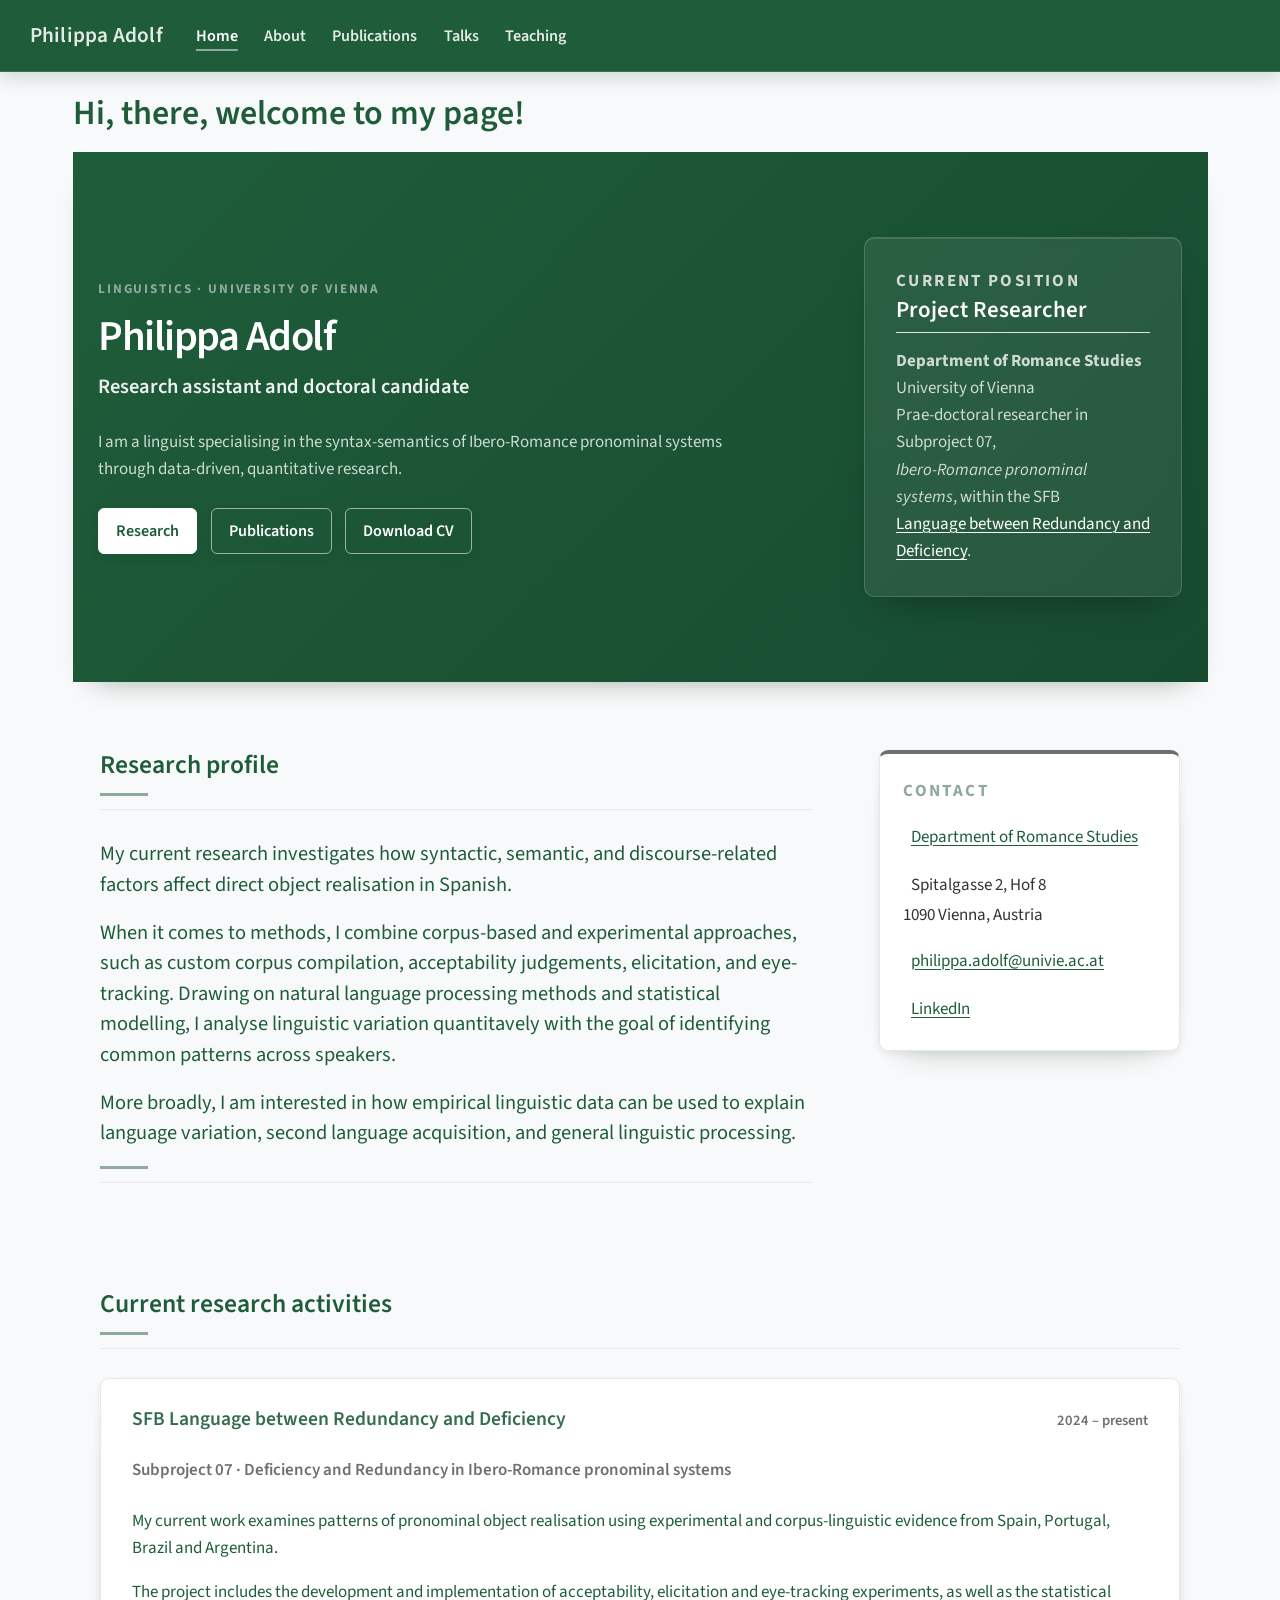
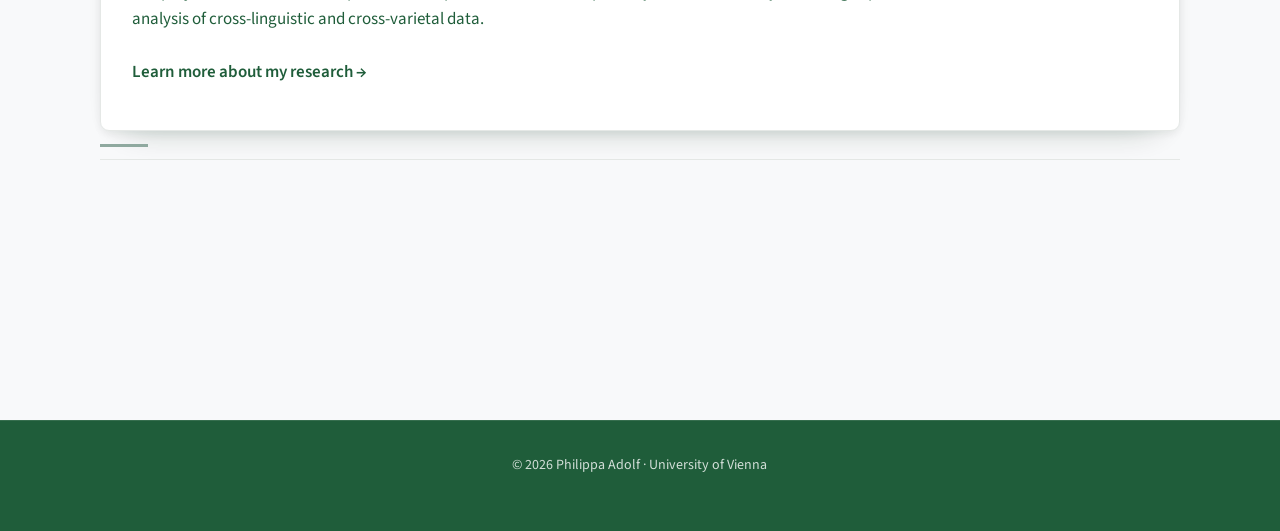
==== docs/index.html @ 397633b7 "Update site content and responsive design" ====
<!DOCTYPE html>
<html xmlns="http://www.w3.org/1999/xhtml" lang="en" xml:lang="en"><head>

<meta charset="utf-8">
<meta name="generator" content="quarto-1.6.40">

<meta name="viewport" content="width=device-width, initial-scale=1.0, user-scalable=yes">


<title>Hi, there, welcome to my page! – Philippa Adolf</title>
<style>
code{white-space: pre-wrap;}
span.smallcaps{font-variant: small-caps;}
div.columns{display: flex; gap: min(4vw, 1.5em);}
div.column{flex: auto; overflow-x: auto;}
div.hanging-indent{margin-left: 1.5em; text-indent: -1.5em;}
ul.task-list{list-style: none;}
ul.task-list li input[type="checkbox"] {
  width: 0.8em;
  margin: 0 0.8em 0.2em -1em; /* quarto-specific, see https://github.com/quarto-dev/quarto-cli/issues/4556 */ 
  vertical-align: middle;
}
</style>


<script src="site_libs/quarto-nav/quarto-nav.js"></script>
<script src="site_libs/quarto-nav/headroom.min.js"></script>
<script src="site_libs/clipboard/clipboard.min.js"></script>
<script src="site_libs/quarto-search/autocomplete.umd.js"></script>
<script src="site_libs/quarto-search/fuse.min.js"></script>
<script src="site_libs/quarto-search/quarto-search.js"></script>
<meta name="quarto:offset" content="./">
<script src="site_libs/quarto-html/quarto.js"></script>
<script src="site_libs/quarto-html/popper.min.js"></script>
<script src="site_libs/quarto-html/tippy.umd.min.js"></script>
<script src="site_libs/quarto-html/anchor.min.js"></script>
<link href="site_libs/quarto-html/tippy.css" rel="stylesheet">
<link href="site_libs/quarto-html/quarto-syntax-highlighting-549806ee2085284f45b00abea8c6df48.css" rel="stylesheet" id="quarto-text-highlighting-styles">
<script src="site_libs/bootstrap/bootstrap.min.js"></script>
<link href="site_libs/bootstrap/bootstrap-icons.css" rel="stylesheet">
<link href="site_libs/bootstrap/bootstrap-be253e91b1565eda34fd214d72fdf50b.min.css" rel="stylesheet" append-hash="true" id="quarto-bootstrap" data-mode="light">
<script src="site_libs/quarto-contrib/iconify-2.1.0/iconify-icon.min.js"></script>
<script id="quarto-search-options" type="application/json">{
  "location": "navbar",
  "copy-button": false,
  "collapse-after": 3,
  "panel-placement": "end",
  "type": "overlay",
  "limit": 50,
  "keyboard-shortcut": [
    "f",
    "/",
    "s"
  ],
  "show-item-context": false,
  "language": {
    "search-no-results-text": "No results",
    "search-matching-documents-text": "matching documents",
    "search-copy-link-title": "Copy link to search",
    "search-hide-matches-text": "Hide additional matches",
    "search-more-match-text": "more match in this document",
    "search-more-matches-text": "more matches in this document",
    "search-clear-button-title": "Clear",
    "search-text-placeholder": "",
    "search-detached-cancel-button-title": "Cancel",
    "search-submit-button-title": "Submit",
    "search-label": "Search"
  }
}</script>
<style>html{ scroll-behavior: smooth; }</style>


</head>

<body class="nav-fixed">

<div id="quarto-search-results"></div>
  <header id="quarto-header" class="headroom fixed-top">
    <nav class="navbar navbar-expand-lg " data-bs-theme="dark">
      <div class="navbar-container container-fluid">
      <div class="navbar-brand-container mx-auto">
    <a class="navbar-brand" href="./index.html">
    <span class="navbar-title">Philippa Adolf</span>
    </a>
  </div>
            <div id="quarto-search" class="" title="Search"></div>
          <button class="navbar-toggler" type="button" data-bs-toggle="collapse" data-bs-target="#navbarCollapse" aria-controls="navbarCollapse" role="menu" aria-expanded="false" aria-label="Toggle navigation" onclick="if (window.quartoToggleHeadroom) { window.quartoToggleHeadroom(); }">
  <span class="navbar-toggler-icon"></span>
</button>
          <div class="collapse navbar-collapse" id="navbarCollapse">
            <ul class="navbar-nav navbar-nav-scroll me-auto">
  <li class="nav-item">
    <a class="nav-link active" href="./index.html" aria-current="page"> 
<span class="menu-text">Home</span></a>
  </li>  
  <li class="nav-item">
    <a class="nav-link" href="./about.html"> 
<span class="menu-text">About</span></a>
  </li>  
  <li class="nav-item">
    <a class="nav-link" href="./publications.html"> 
<span class="menu-text">Publications</span></a>
  </li>  
  <li class="nav-item">
    <a class="nav-link" href="./talks.html"> 
<span class="menu-text">Talks</span></a>
  </li>  
  <li class="nav-item">
    <a class="nav-link" href="./teaching.html"> 
<span class="menu-text">Teaching</span></a>
  </li>  
</ul>
          </div> <!-- /navcollapse -->
            <div class="quarto-navbar-tools">
</div>
      </div> <!-- /container-fluid -->
    </nav>
</header>
<!-- content -->
<div id="quarto-content" class="quarto-container page-columns page-rows-contents page-layout-full page-navbar">
<!-- sidebar -->
<!-- margin-sidebar -->
    
<!-- main -->
<main class="content column-page" id="quarto-document-content">

<header id="title-block-header" class="quarto-title-block default">
<div class="quarto-title">
<h1 class="title">Hi, there, welcome to my page!</h1>
</div>



<div class="quarto-title-meta column-page">

    
  
    
  </div>
  


</header>


<div class="home-hero">
<div class="home-hero-inner">
<div class="hero-main">
<p class="eyebrow">
Linguistics · University of Vienna
</p>
<section id="philippa-adolf" class="level1">
<h1>Philippa Adolf</h1>
<p class="hero-subtitle">
Research assistant and doctoral candidate
</p>
<p class="hero-description">
I am a linguist specialising in the syntax-semantics of Ibero-Romance pronominal systems through data-driven, quantitative research.
</p>
<div class="hero-actions">
<p><a href="./about.html" class="btn btn-primary">Research</a> <a href="./publications.html" class="btn btn-outline-primary">Publications</a> <a href="material/cv_typst.pdf" class="btn btn-outline-primary">Download CV</a></p>
</div>
</section>
</div>
<div class="hero-side">
<p class="hero-side-label">
Current position
</p>
<section id="project-researcher" class="level2">
<h2 class="anchored" data-anchor-id="project-researcher">Project Researcher</h2>
<p><strong>Department of Romance Studies</strong><br>
University of Vienna</p>
<p>Prae-doctoral researcher in Subproject 07,<br>
<em>Ibero-Romance pronominal systems</em>, within the SFB<br>
<a href="https://sfb-redundancy-deficiency.uni-graz.at/en/">Language between Redundancy and Deficiency</a>.</p>
</section>
</div>
</div>
</div>
<div class="content-container home-content">
<div class="home-grid">
<section id="research-profile" class="level2 section-title home-profile">
<h2 class="section-title anchored" data-anchor-id="research-profile">Research profile</h2>
<p>My current research investigates how syntactic, semantic, and discourse-related factors affect direct object realisation in Spanish.</p>
<p>When it comes to methods, I combine corpus-based and experimental approaches, such as custom corpus compilation, acceptability judgements, elicitation, and eye-tracking. Drawing on natural language processing methods and statistical modelling, I analyse linguistic variation quantitavely with the goal of identifying common patterns across speakers.</p>
<p>More broadly, I am interested in how empirical linguistic data can be used to explain language variation, second language acquisition, and general linguistic processing.</p>
</section>
<div class="contact-card">
<p class="card-label">
Contact
</p>
<p><iconify-icon role="img" inline="" icon="hugeicons:university" aria-label="Icon university from hugeicons Iconify.design set." title="Icon university from hugeicons Iconify.design set."></iconify-icon> <a href="https://ucrisportal.univie.ac.at/de/persons/philippa-adolf">Department of Romance Studies</a></p>
<p><iconify-icon role="img" inline="" icon="entypo:address" aria-label="Icon address from entypo Iconify.design set." title="Icon address from entypo Iconify.design set."></iconify-icon> Spitalgasse 2, Hof 8<br> 1090 Vienna, Austria</p>
<p><iconify-icon role="img" inline="" icon="ic:outline-email" aria-label="Icon outline-email from ic Iconify.design set." title="Icon outline-email from ic Iconify.design set."></iconify-icon> <a href="mailto:philippa.adolf@univie.ac.at">philippa.adolf@univie.ac.at</a></p>
<p><iconify-icon role="img" inline="" icon="mdi:linkedin" aria-label="Icon linkedin from mdi Iconify.design set." title="Icon linkedin from mdi Iconify.design set."></iconify-icon> <a href="https://www.linkedin.com/in/philippa-adolf-66a379268/">LinkedIn</a></p>
</div>
</div>
<section id="current-research-activities" class="level2 section-title">
<h2 class="section-title anchored" data-anchor-id="current-research-activities">Current research activities</h2>
<div class="position-card">
<section id="sfb-language-between-redundancy-and-deficiency" class="level3 position-heading">
<h3 class="anchored" data-anchor-id="sfb-language-between-redundancy-and-deficiency">SFB Language between Redundancy and Deficiency</h3>
<p><span class="position-date">2024 – present</span></p>
</section>
<p class="position-institution">
Subproject 07 · Deficiency and Redundancy in Ibero-Romance pronominal systems
</p>
<p>My current work examines patterns of pronominal object realisation using experimental and corpus-linguistic evidence from Spain, Portugal, Brazil and Argentina.</p>
<p>The project includes the development and implementation of acceptability, elicitation and eye-tracking experiments, as well as the statistical analysis of cross-linguistic and cross-varietal data.</p>
<p><a href="./about.html" class="text-link">Learn more about my research →</a></p>
</div>
</section>
</div>



</main> <!-- /main -->
<script id="quarto-html-after-body" type="application/javascript">
window.document.addEventListener("DOMContentLoaded", function (event) {
  const toggleBodyColorMode = (bsSheetEl) => {
    const mode = bsSheetEl.getAttribute("data-mode");
    const bodyEl = window.document.querySelector("body");
    if (mode === "dark") {
      bodyEl.classList.add("quarto-dark");
      bodyEl.classList.remove("quarto-light");
    } else {
      bodyEl.classList.add("quarto-light");
      bodyEl.classList.remove("quarto-dark");
    }
  }
  const toggleBodyColorPrimary = () => {
    const bsSheetEl = window.document.querySelector("link#quarto-bootstrap");
    if (bsSheetEl) {
      toggleBodyColorMode(bsSheetEl);
    }
  }
  toggleBodyColorPrimary();  
  const icon = "";
  const anchorJS = new window.AnchorJS();
  anchorJS.options = {
    placement: 'right',
    icon: icon
  };
  anchorJS.add('.anchored');
  const isCodeAnnotation = (el) => {
    for (const clz of el.classList) {
      if (clz.startsWith('code-annotation-')) {                     
        return true;
      }
    }
    return false;
  }
  const onCopySuccess = function(e) {
    // button target
    const button = e.trigger;
    // don't keep focus
    button.blur();
    // flash "checked"
    button.classList.add('code-copy-button-checked');
    var currentTitle = button.getAttribute("title");
    button.setAttribute("title", "Copied!");
    let tooltip;
    if (window.bootstrap) {
      button.setAttribute("data-bs-toggle", "tooltip");
      button.setAttribute("data-bs-placement", "left");
      button.setAttribute("data-bs-title", "Copied!");
      tooltip = new bootstrap.Tooltip(button, 
        { trigger: "manual", 
          customClass: "code-copy-button-tooltip",
          offset: [0, -8]});
      tooltip.show();    
    }
    setTimeout(function() {
      if (tooltip) {
        tooltip.hide();
        button.removeAttribute("data-bs-title");
        button.removeAttribute("data-bs-toggle");
        button.removeAttribute("data-bs-placement");
      }
      button.setAttribute("title", currentTitle);
      button.classList.remove('code-copy-button-checked');
    }, 1000);
    // clear code selection
    e.clearSelection();
  }
  const getTextToCopy = function(trigger) {
      const codeEl = trigger.previousElementSibling.cloneNode(true);
      for (const childEl of codeEl.children) {
        if (isCodeAnnotation(childEl)) {
          childEl.remove();
        }
      }
      return codeEl.innerText;
  }
  const clipboard = new window.ClipboardJS('.code-copy-button:not([data-in-quarto-modal])', {
    text: getTextToCopy
  });
  clipboard.on('success', onCopySuccess);
  if (window.document.getElementById('quarto-embedded-source-code-modal')) {
    const clipboardModal = new window.ClipboardJS('.code-copy-button[data-in-quarto-modal]', {
      text: getTextToCopy,
      container: window.document.getElementById('quarto-embedded-source-code-modal')
    });
    clipboardModal.on('success', onCopySuccess);
  }
    var localhostRegex = new RegExp(/^(?:http|https):\/\/localhost\:?[0-9]*\//);
    var mailtoRegex = new RegExp(/^mailto:/);
      var filterRegex = new RegExp('/' + window.location.host + '/');
    var isInternal = (href) => {
        return filterRegex.test(href) || localhostRegex.test(href) || mailtoRegex.test(href);
    }
    // Inspect non-navigation links and adorn them if external
 	var links = window.document.querySelectorAll('a[href]:not(.nav-link):not(.navbar-brand):not(.toc-action):not(.sidebar-link):not(.sidebar-item-toggle):not(.pagination-link):not(.no-external):not([aria-hidden]):not(.dropdown-item):not(.quarto-navigation-tool):not(.about-link)');
    for (var i=0; i<links.length; i++) {
      const link = links[i];
      if (!isInternal(link.href)) {
        // undo the damage that might have been done by quarto-nav.js in the case of
        // links that we want to consider external
        if (link.dataset.originalHref !== undefined) {
          link.href = link.dataset.originalHref;
        }
      }
    }
  function tippyHover(el, contentFn, onTriggerFn, onUntriggerFn) {
    const config = {
      allowHTML: true,
      maxWidth: 500,
      delay: 100,
      arrow: false,
      appendTo: function(el) {
          return el.parentElement;
      },
      interactive: true,
      interactiveBorder: 10,
      theme: 'quarto',
      placement: 'bottom-start',
    };
    if (contentFn) {
      config.content = contentFn;
    }
    if (onTriggerFn) {
      config.onTrigger = onTriggerFn;
    }
    if (onUntriggerFn) {
      config.onUntrigger = onUntriggerFn;
    }
    window.tippy(el, config); 
  }
  const noterefs = window.document.querySelectorAll('a[role="doc-noteref"]');
  for (var i=0; i<noterefs.length; i++) {
    const ref = noterefs[i];
    tippyHover(ref, function() {
      // use id or data attribute instead here
      let href = ref.getAttribute('data-footnote-href') || ref.getAttribute('href');
      try { href = new URL(href).hash; } catch {}
      const id = href.replace(/^#\/?/, "");
      const note = window.document.getElementById(id);
      if (note) {
        return note.innerHTML;
      } else {
        return "";
      }
    });
  }
  const xrefs = window.document.querySelectorAll('a.quarto-xref');
  const processXRef = (id, note) => {
    // Strip column container classes
    const stripColumnClz = (el) => {
      el.classList.remove("page-full", "page-columns");
      if (el.children) {
        for (const child of el.children) {
          stripColumnClz(child);
        }
      }
    }
    stripColumnClz(note)
    if (id === null || id.startsWith('sec-')) {
      // Special case sections, only their first couple elements
      const container = document.createElement("div");
      if (note.children && note.children.length > 2) {
        container.appendChild(note.children[0].cloneNode(true));
        for (let i = 1; i < note.children.length; i++) {
          const child = note.children[i];
          if (child.tagName === "P" && child.innerText === "") {
            continue;
          } else {
            container.appendChild(child.cloneNode(true));
            break;
          }
        }
        if (window.Quarto?.typesetMath) {
          window.Quarto.typesetMath(container);
        }
        return container.innerHTML
      } else {
        if (window.Quarto?.typesetMath) {
          window.Quarto.typesetMath(note);
        }
        return note.innerHTML;
      }
    } else {
      // Remove any anchor links if they are present
      const anchorLink = note.querySelector('a.anchorjs-link');
      if (anchorLink) {
        anchorLink.remove();
      }
      if (window.Quarto?.typesetMath) {
        window.Quarto.typesetMath(note);
      }
      if (note.classList.contains("callout")) {
        return note.outerHTML;
      } else {
        return note.innerHTML;
      }
    }
  }
  for (var i=0; i<xrefs.length; i++) {
    const xref = xrefs[i];
    tippyHover(xref, undefined, function(instance) {
      instance.disable();
      let url = xref.getAttribute('href');
      let hash = undefined; 
      if (url.startsWith('#')) {
        hash = url;
      } else {
        try { hash = new URL(url).hash; } catch {}
      }
      if (hash) {
        const id = hash.replace(/^#\/?/, "");
        const note = window.document.getElementById(id);
        if (note !== null) {
          try {
            const html = processXRef(id, note.cloneNode(true));
            instance.setContent(html);
          } finally {
            instance.enable();
            instance.show();
          }
        } else {
          // See if we can fetch this
          fetch(url.split('#')[0])
          .then(res => res.text())
          .then(html => {
            const parser = new DOMParser();
            const htmlDoc = parser.parseFromString(html, "text/html");
            const note = htmlDoc.getElementById(id);
            if (note !== null) {
              const html = processXRef(id, note);
              instance.setContent(html);
            } 
          }).finally(() => {
            instance.enable();
            instance.show();
          });
        }
      } else {
        // See if we can fetch a full url (with no hash to target)
        // This is a special case and we should probably do some content thinning / targeting
        fetch(url)
        .then(res => res.text())
        .then(html => {
          const parser = new DOMParser();
          const htmlDoc = parser.parseFromString(html, "text/html");
          const note = htmlDoc.querySelector('main.content');
          if (note !== null) {
            // This should only happen for chapter cross references
            // (since there is no id in the URL)
            // remove the first header
            if (note.children.length > 0 && note.children[0].tagName === "HEADER") {
              note.children[0].remove();
            }
            const html = processXRef(null, note);
            instance.setContent(html);
          } 
        }).finally(() => {
          instance.enable();
          instance.show();
        });
      }
    }, function(instance) {
    });
  }
      let selectedAnnoteEl;
      const selectorForAnnotation = ( cell, annotation) => {
        let cellAttr = 'data-code-cell="' + cell + '"';
        let lineAttr = 'data-code-annotation="' +  annotation + '"';
        const selector = 'span[' + cellAttr + '][' + lineAttr + ']';
        return selector;
      }
      const selectCodeLines = (annoteEl) => {
        const doc = window.document;
        const targetCell = annoteEl.getAttribute("data-target-cell");
        const targetAnnotation = annoteEl.getAttribute("data-target-annotation");
        const annoteSpan = window.document.querySelector(selectorForAnnotation(targetCell, targetAnnotation));
        const lines = annoteSpan.getAttribute("data-code-lines").split(",");
        const lineIds = lines.map((line) => {
          return targetCell + "-" + line;
        })
        let top = null;
        let height = null;
        let parent = null;
        if (lineIds.length > 0) {
            //compute the position of the single el (top and bottom and make a div)
            const el = window.document.getElementById(lineIds[0]);
            top = el.offsetTop;
            height = el.offsetHeight;
            parent = el.parentElement.parentElement;
          if (lineIds.length > 1) {
            const lastEl = window.document.getElementById(lineIds[lineIds.length - 1]);
            const bottom = lastEl.offsetTop + lastEl.offsetHeight;
            height = bottom - top;
          }
          if (top !== null && height !== null && parent !== null) {
            // cook up a div (if necessary) and position it 
            let div = window.document.getElementById("code-annotation-line-highlight");
            if (div === null) {
              div = window.document.createElement("div");
              div.setAttribute("id", "code-annotation-line-highlight");
              div.style.position = 'absolute';
              parent.appendChild(div);
            }
            div.style.top = top - 2 + "px";
            div.style.height = height + 4 + "px";
            div.style.left = 0;
            let gutterDiv = window.document.getElementById("code-annotation-line-highlight-gutter");
            if (gutterDiv === null) {
              gutterDiv = window.document.createElement("div");
              gutterDiv.setAttribute("id", "code-annotation-line-highlight-gutter");
              gutterDiv.style.position = 'absolute';
              const codeCell = window.document.getElementById(targetCell);
              const gutter = codeCell.querySelector('.code-annotation-gutter');
              gutter.appendChild(gutterDiv);
            }
            gutterDiv.style.top = top - 2 + "px";
            gutterDiv.style.height = height + 4 + "px";
          }
          selectedAnnoteEl = annoteEl;
        }
      };
      const unselectCodeLines = () => {
        const elementsIds = ["code-annotation-line-highlight", "code-annotation-line-highlight-gutter"];
        elementsIds.forEach((elId) => {
          const div = window.document.getElementById(elId);
          if (div) {
            div.remove();
          }
        });
        selectedAnnoteEl = undefined;
      };
        // Handle positioning of the toggle
    window.addEventListener(
      "resize",
      throttle(() => {
        elRect = undefined;
        if (selectedAnnoteEl) {
          selectCodeLines(selectedAnnoteEl);
        }
      }, 10)
    );
    function throttle(fn, ms) {
    let throttle = false;
    let timer;
      return (...args) => {
        if(!throttle) { // first call gets through
            fn.apply(this, args);
            throttle = true;
        } else { // all the others get throttled
            if(timer) clearTimeout(timer); // cancel #2
            timer = setTimeout(() => {
              fn.apply(this, args);
              timer = throttle = false;
            }, ms);
        }
      };
    }
      // Attach click handler to the DT
      const annoteDls = window.document.querySelectorAll('dt[data-target-cell]');
      for (const annoteDlNode of annoteDls) {
        annoteDlNode.addEventListener('click', (event) => {
          const clickedEl = event.target;
          if (clickedEl !== selectedAnnoteEl) {
            unselectCodeLines();
            const activeEl = window.document.querySelector('dt[data-target-cell].code-annotation-active');
            if (activeEl) {
              activeEl.classList.remove('code-annotation-active');
            }
            selectCodeLines(clickedEl);
            clickedEl.classList.add('code-annotation-active');
          } else {
            // Unselect the line
            unselectCodeLines();
            clickedEl.classList.remove('code-annotation-active');
          }
        });
      }
  const findCites = (el) => {
    const parentEl = el.parentElement;
    if (parentEl) {
      const cites = parentEl.dataset.cites;
      if (cites) {
        return {
          el,
          cites: cites.split(' ')
        };
      } else {
        return findCites(el.parentElement)
      }
    } else {
      return undefined;
    }
  };
  var bibliorefs = window.document.querySelectorAll('a[role="doc-biblioref"]');
  for (var i=0; i<bibliorefs.length; i++) {
    const ref = bibliorefs[i];
    const citeInfo = findCites(ref);
    if (citeInfo) {
      tippyHover(citeInfo.el, function() {
        var popup = window.document.createElement('div');
        citeInfo.cites.forEach(function(cite) {
          var citeDiv = window.document.createElement('div');
          citeDiv.classList.add('hanging-indent');
          citeDiv.classList.add('csl-entry');
          var biblioDiv = window.document.getElementById('ref-' + cite);
          if (biblioDiv) {
            citeDiv.innerHTML = biblioDiv.innerHTML;
          }
          popup.appendChild(citeDiv);
        });
        return popup.innerHTML;
      });
    }
  }
});
</script>
</div> <!-- /content -->
<footer class="footer">
  <div class="nav-footer">
    <div class="nav-footer-left">
      &nbsp;
    </div>   
    <div class="nav-footer-center">
<p>© 2026 Philippa Adolf · University of Vienna</p>
</div>
    <div class="nav-footer-right">
      &nbsp;
    </div>
  </div>
</footer>




<script src="site_libs/quarto-html/zenscroll-min.js"></script>
</body></html>
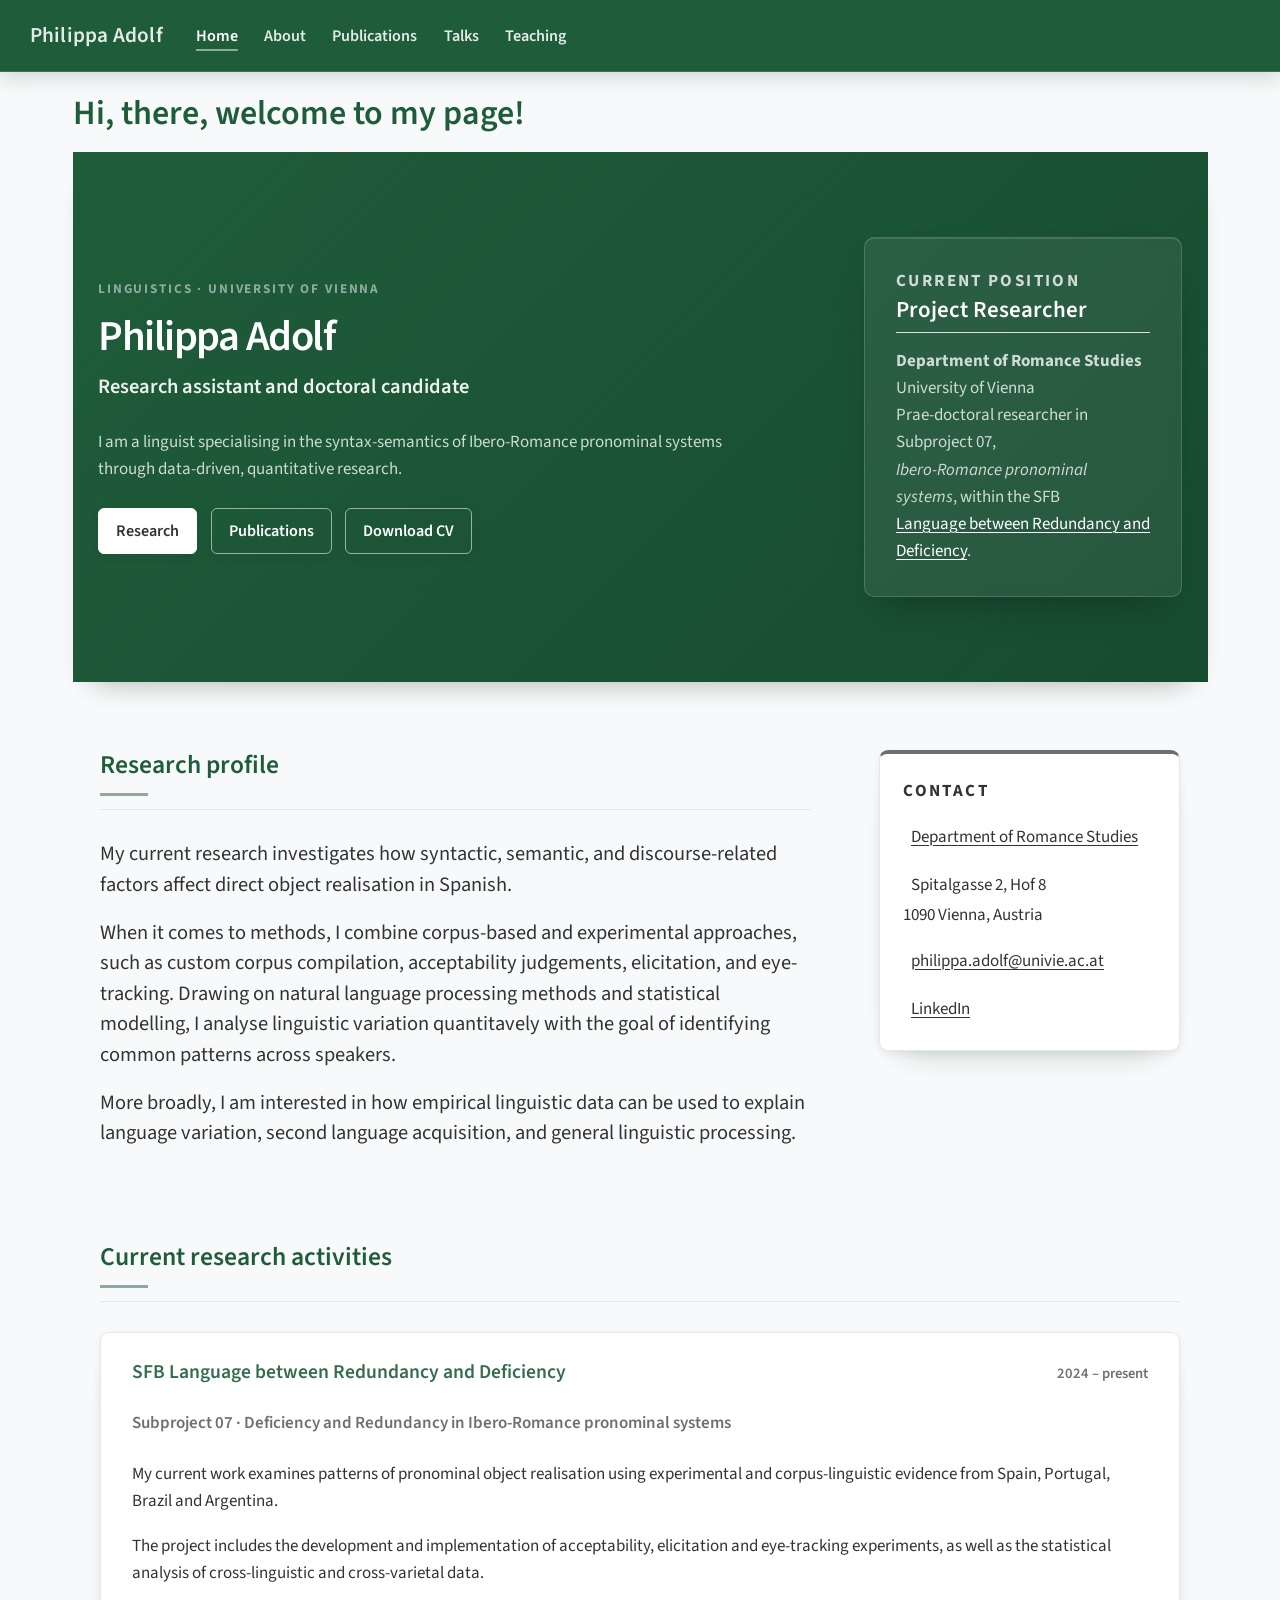
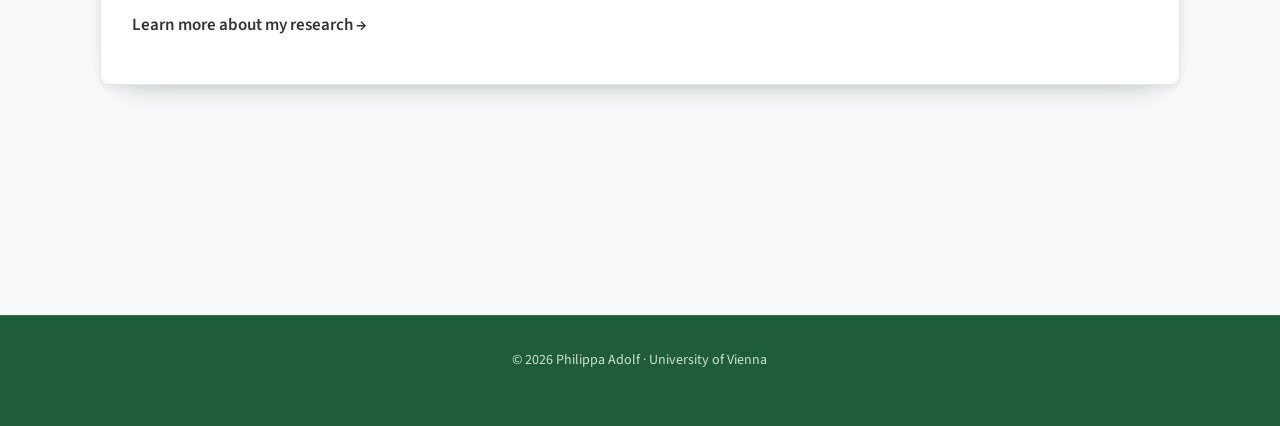
==== commit df7dc14f: "Refine website text and heading colors" ====
--- a/docs/index.html
+++ b/docs/index.html
@@ -38,7 +38,7 @@
 <link href="site_libs/quarto-html/quarto-syntax-highlighting-549806ee2085284f45b00abea8c6df48.css" rel="stylesheet" id="quarto-text-highlighting-styles">
 <script src="site_libs/bootstrap/bootstrap.min.js"></script>
 <link href="site_libs/bootstrap/bootstrap-icons.css" rel="stylesheet">
-<link href="site_libs/bootstrap/bootstrap-be253e91b1565eda34fd214d72fdf50b.min.css" rel="stylesheet" append-hash="true" id="quarto-bootstrap" data-mode="light">
+<link href="site_libs/bootstrap/bootstrap-6e7e4b6040c4a80bfa450d3ddbff96f0.min.css" rel="stylesheet" append-hash="true" id="quarto-bootstrap" data-mode="light">
 <script src="site_libs/quarto-contrib/iconify-2.1.0/iconify-icon.min.js"></script>
 <script id="quarto-search-options" type="application/json">{
   "location": "navbar",
